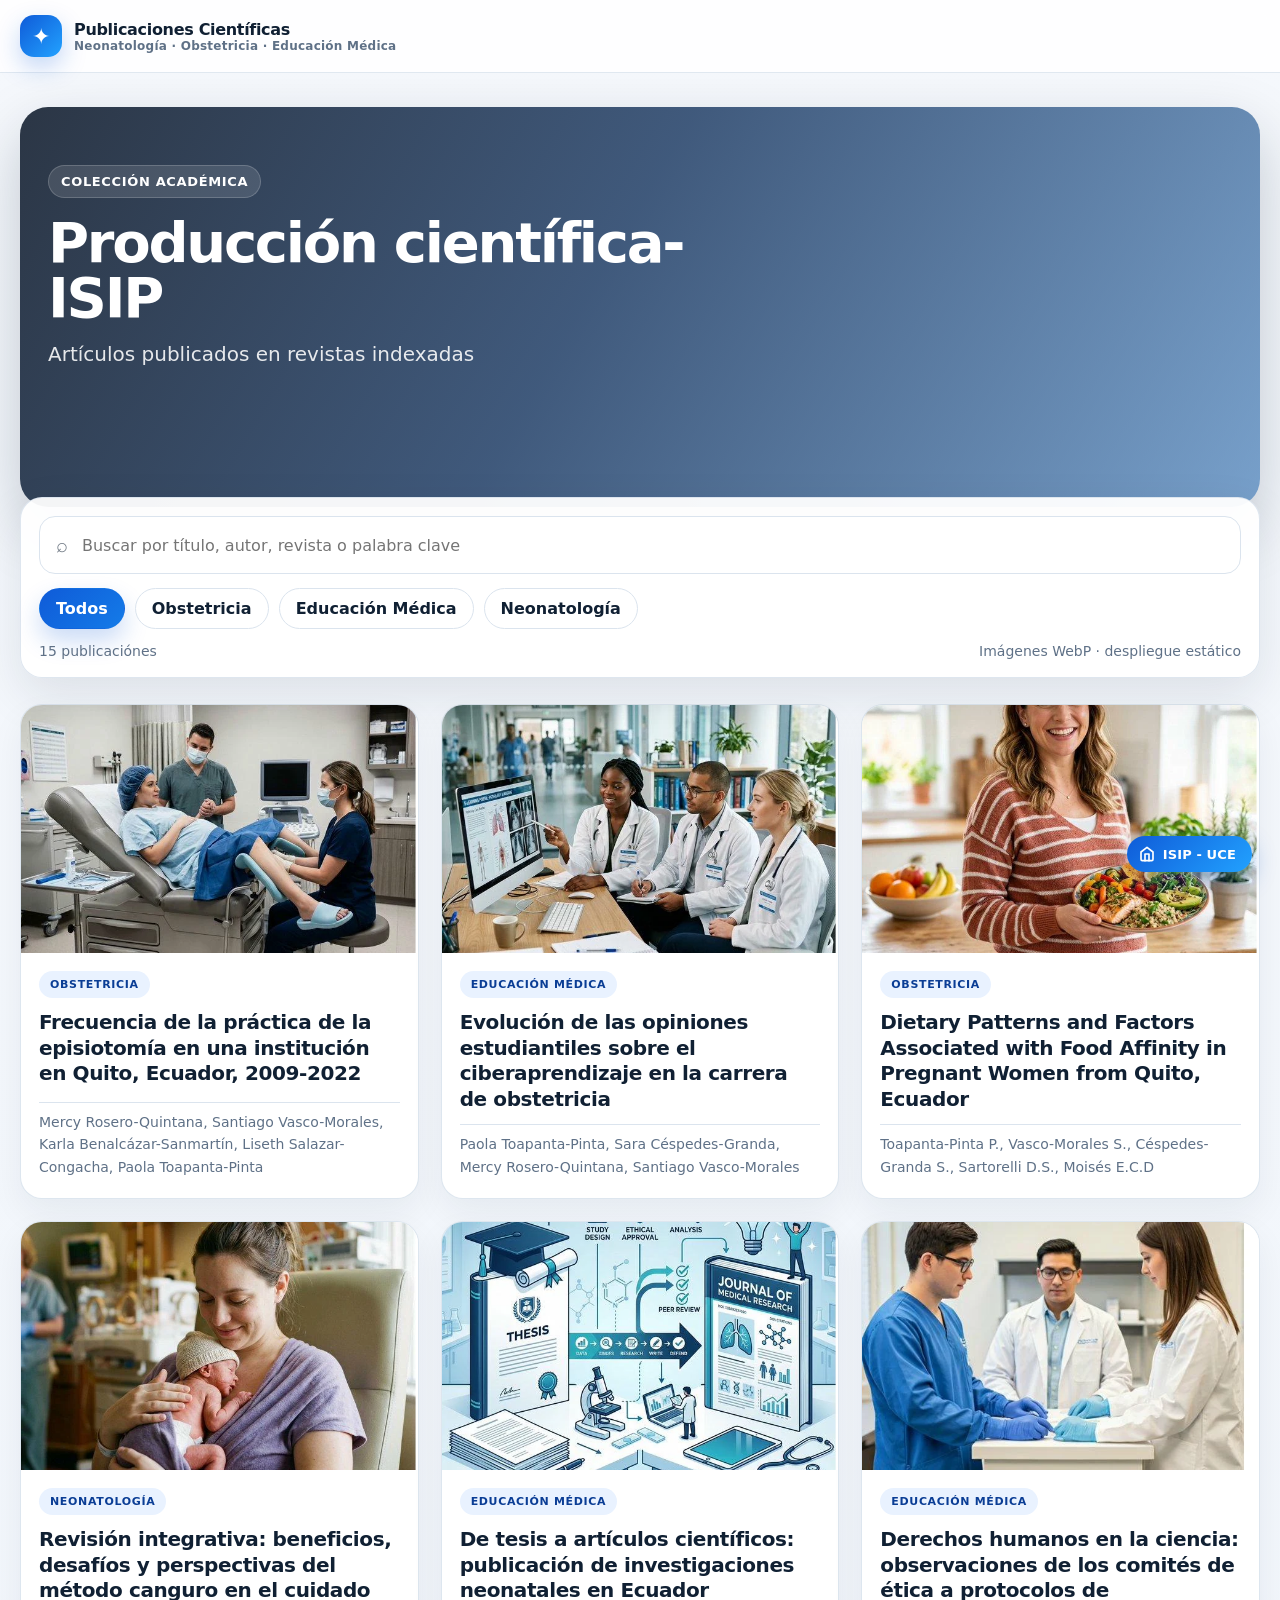
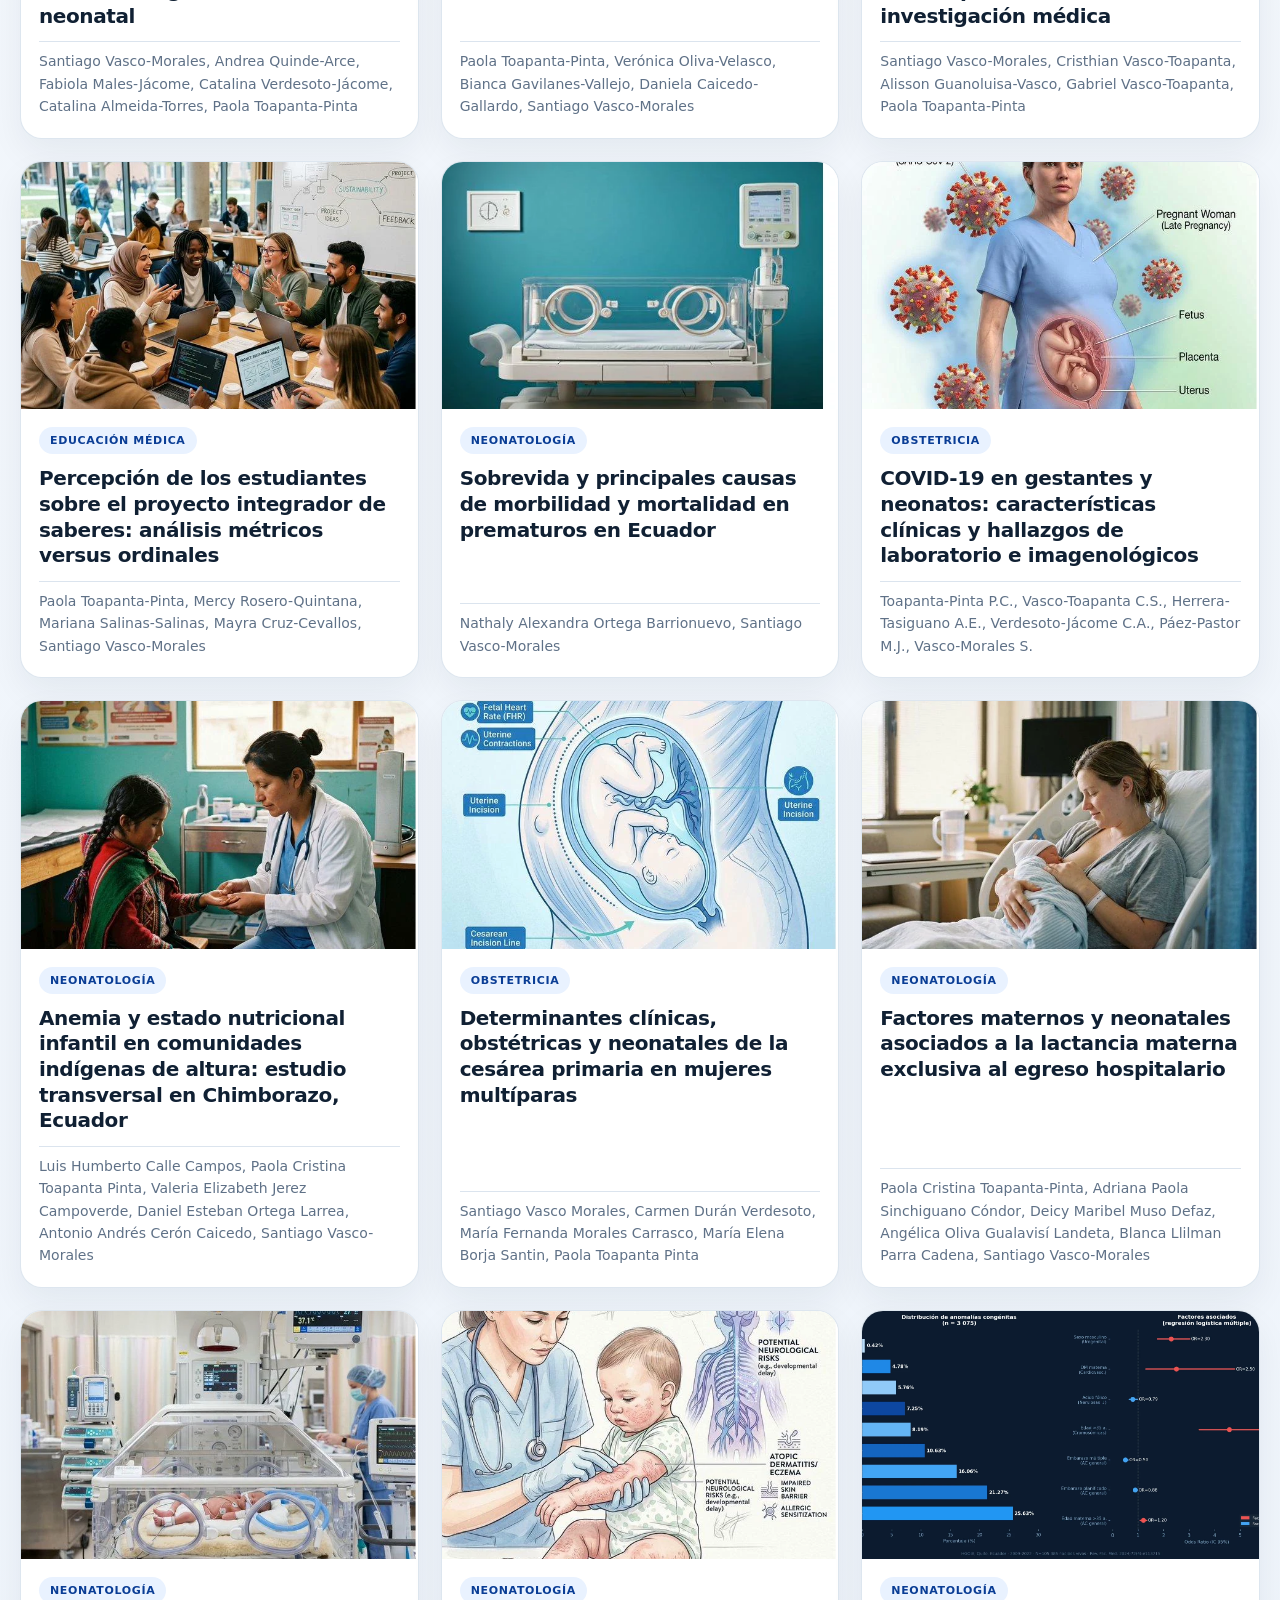
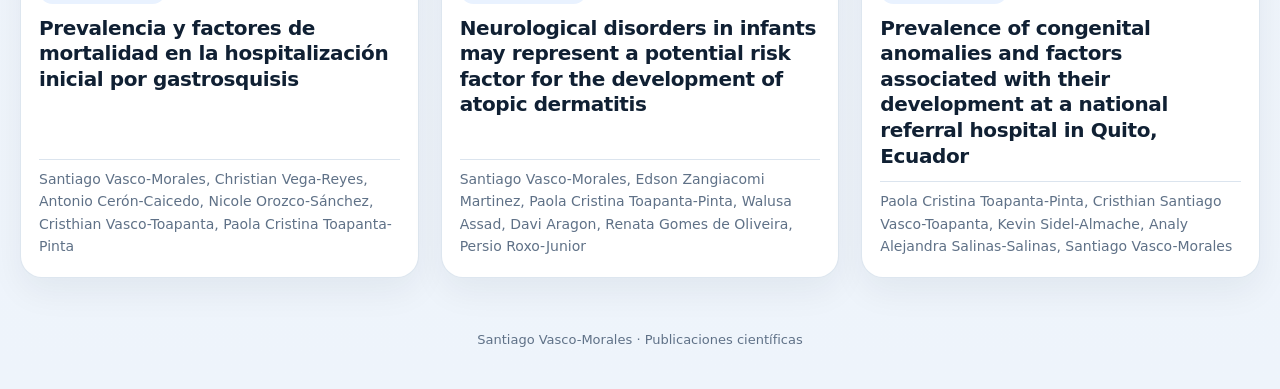
==== index_embedded.html @ 85990f14 "Version inicial del sitio publicaciones-isip" ====
<!DOCTYPE html>
<html lang="es">
<head>
  <meta charset="utf-8">
  <meta name="viewport" content="width=device-width,initial-scale=1">
  <title>Publicaciones Científicas | Santiago Vasco-Morales</title>
  <meta name="description" content="Colección de publicaciones científicas en Neonatología, Obstetricia y Educación Médica.">
  <style>
    :root {
      --bg: #f4f7fb;
      --surface: #ffffff;
      --surface-2: #f8fafc;
      --text: #102033;
      --muted: #5f7187;
      --line: #dbe4ee;
      --primary: #0f5bd8;
      --primary-2: #0a3d95;
      --chip: #e9f2ff;
      --shadow: 0 18px 48px rgba(16,32,51,.10);
      --radius: 18px;
      --max: 1240px;
    }
    * { box-sizing: border-box; }
    html { scroll-behavior: smooth; }
    body {
      margin: 0;
      font-family: Inter, ui-sans-serif, system-ui, -apple-system, BlinkMacSystemFont, "Segoe UI", sans-serif;
      color: var(--text);
      background: linear-gradient(180deg, #f5f8fc 0%, #eef4fb 100%);
    }
    img { max-width: 100%; display: block; }
    a { color: inherit; text-decoration: none; }
    button, input { font: inherit; }
    .container { width: min(calc(100% - 32px), var(--max)); margin: 0 auto; }
    .topbar {
      position: sticky; top: 0; z-index: 30;
      background: rgba(255,255,255,.86);
      backdrop-filter: blur(10px);
      border-bottom: 1px solid rgba(219,228,238,.85);
    }
    .topbar-inner {
      display: flex; align-items: center; justify-content: space-between; gap: 16px;
      min-height: 72px;
    }
    .brand {
      display: flex; align-items: center; gap: 12px; font-weight: 800; letter-spacing: -.02em;
    }
    .brand-mark {
      width: 42px; height: 42px; border-radius: 14px;
      background: linear-gradient(135deg, var(--primary), #22a2ff);
      box-shadow: 0 10px 24px rgba(15,91,216,.25);
      display: grid; place-items: center; color: white; font-size: 22px;
      flex: 0 0 auto;
    }
    .brand small { display: block; color: var(--muted); font-weight: 600; font-size: 12px; letter-spacing: .02em; }
    .hero { padding: 34px 0 24px; }
    .hero-card {
      position: relative; overflow: hidden; border-radius: 28px; min-height: 400px;
      color: white; box-shadow: 0 24px 60px rgba(11,27,46,.22);
      background: linear-gradient(120deg, rgba(10,22,39,.86) 0%, rgba(13,45,88,.78) 46%, rgba(17,88,162,.55) 100%);
      isolation: isolate;
    }
    .hero-content { width: min(100%, 780px); padding: 58px 28px; }
    .eyebrow {
      display: inline-flex; align-items: center; gap: 8px;
      padding: 8px 12px; border-radius: 999px;
      background: rgba(255,255,255,.12); border: 1px solid rgba(255,255,255,.18);
      font-size: 13px; font-weight: 700; letter-spacing: .05em; text-transform: uppercase;
    }
    h1 { margin: 18px 0 12px; font-size: clamp(34px, 5vw, 56px); line-height: .98; letter-spacing: -.04em; }
    .hero p { margin: 0; max-width: 720px; color: rgba(255,255,255,.88); font-size: clamp(16px, 2vw, 20px); line-height: 1.65; }
    .toolbar { margin: -34px auto 0; position: relative; z-index: 4; }
    .toolbar-card {
      background: rgba(255,255,255,.95); border: 1px solid rgba(219,228,238,.9);
      box-shadow: var(--shadow); border-radius: 22px; padding: 18px; display: grid; gap: 14px;
    }
    .search-wrap {
      display: flex; align-items: center; gap: 12px; min-height: 58px;
      border: 1px solid var(--line); background: var(--surface); border-radius: 16px; padding: 0 16px;
    }
    .search-wrap span { font-size: 20px; opacity: .6; }
    .search-wrap input { width: 100%; border: 0; outline: 0; background: transparent; color: var(--text); }
    .filters { display: flex; flex-wrap: wrap; gap: 10px; }
    .filter-btn {
      border: 1px solid var(--line); background: var(--surface); color: var(--text);
      border-radius: 999px; padding: 10px 16px; font-weight: 700; cursor: pointer; transition: .2s ease;
    }
    .filter-btn:hover { border-color: #b8c8da; transform: translateY(-1px); }
    .filter-btn.active {
      background: linear-gradient(135deg, var(--primary), #147be8); color: #fff;
      border-color: transparent; box-shadow: 0 12px 24px rgba(15,91,216,.22);
    }
    .stats { display: flex; justify-content: space-between; align-items: center; gap: 12px; color: var(--muted); font-size: 14px; }
    .grid-section { padding: 26px 0 54px; }
    .grid { display: grid; grid-template-columns: repeat(3, minmax(0,1fr)); gap: 22px; }
    .card {
      background: var(--surface); border: 1px solid rgba(219,228,238,.92); border-radius: 22px;
      overflow: hidden; box-shadow: 0 14px 34px rgba(16,32,51,.06);
      transition: transform .22s ease, box-shadow .22s ease, border-color .22s ease;
      cursor: pointer; display: flex; flex-direction: column; min-height: 100%;
    }
    .card:hover { transform: translateY(-4px); box-shadow: 0 24px 50px rgba(16,32,51,.12); border-color: #c8d7e7; }
    .thumb { position: relative; aspect-ratio: 16/10; overflow: hidden; background: #e7eef7; }
    .thumb img { width: 100%; height: 100%; object-fit: cover; transition: transform .45s ease; }
    .card:hover .thumb img { transform: scale(1.035); }
    .content { padding: 18px 18px 20px; display: flex; flex-direction: column; gap: 12px; flex: 1; }
    .badge {
      width: fit-content; display: inline-flex; align-items: center;
      padding: 7px 11px; border-radius: 999px; background: var(--chip); color: var(--primary-2);
      font-weight: 800; font-size: 11px; letter-spacing: .06em; text-transform: uppercase;
    }
    .title { margin: 0; font-size: 20px; line-height: 1.28; letter-spacing: -.02em; }
    .authors { color: var(--muted); font-size: 14px; line-height: 1.6; margin-top: auto; padding-top: 8px; border-top: 1px solid var(--line); }
    .empty { display: none; background: var(--surface); border: 1px dashed #bfd0e3; border-radius: 22px; padding: 28px; color: var(--muted); text-align: center; }
    .modal { position: fixed; inset: 0; z-index: 80; display: none; align-items: flex-start; justify-content: center; padding: 24px 16px; background: rgba(8,18,32,.72); backdrop-filter: blur(8px); overflow: auto; }
    .modal.open { display: flex; }
    .dialog { width: min(100%, 1080px); background: var(--surface); border-radius: 28px; overflow: hidden; box-shadow: 0 28px 70px rgba(0,0,0,.25); animation: pop .18s ease-out; }
    @keyframes pop { from { opacity: 0; transform: translateY(10px) scale(.985); } to { opacity: 1; transform: translateY(0) scale(1); } }
    .dialog-hero { position: relative; min-height: 330px; background: #d9e7f8; }
    .dialog-hero img { width: 100%; height: 100%; object-fit: cover; position: absolute; inset: 0; }
    .dialog-overlay { position: absolute; inset: 0; background: linear-gradient(180deg, rgba(7,20,35,.18) 0%, rgba(7,20,35,.62) 65%, rgba(7,20,35,.82) 100%); }
    .dialog-top { position: absolute; left: 26px; right: 26px; bottom: 24px; color: white; display: grid; gap: 12px; }
    .dialog-title { margin: 0; font-size: clamp(28px, 4vw, 40px); line-height: 1.08; letter-spacing: -.03em; max-width: 900px; text-wrap: balance; }
    .dialog-close { position: absolute; top: 18px; right: 18px; border: 0; border-radius: 999px; width: 46px; height: 46px; background: rgba(10,20,35,.46); color: white; cursor: pointer; font-size: 24px; }
    .dialog-body { padding: 24px 26px 28px; display: grid; grid-template-columns: 1.1fr .9fr; gap: 22px; }
    .panel { background: var(--surface-2); border: 1px solid var(--line); border-radius: 20px; padding: 18px; }
    .panel h3 { margin: 0 0 12px; font-size: 17px; letter-spacing: -.02em; }
    .panel p { margin: 0; color: #314357; line-height: 1.75; font-size: 15px; text-align: justify; }
    .meta { display: grid; gap: 12px; }
    .meta-item { background: var(--surface-2); border: 1px solid var(--line); border-radius: 18px; padding: 15px 16px; }
    .meta-label { display: block; margin-bottom: 6px; font-size: 12px; color: var(--muted); text-transform: uppercase; letter-spacing: .07em; font-weight: 800; }
    .meta-value { font-size: 15px; line-height: 1.6; word-break: break-word; }
    .doi-link { color: var(--primary); font-weight: 700; }
    .footer { padding: 0 0 42px; color: var(--muted); font-size: 13px; text-align: center; }
    @media (max-width: 1080px) { .grid { grid-template-columns: repeat(2, minmax(0,1fr)); } .dialog-body { grid-template-columns: 1fr; } }
    @media (max-width: 720px) {
      .topbar-inner { min-height: 64px; } .brand-mark { width: 38px; height: 38px; border-radius: 12px; }
      .hero-card { min-height: 360px; } .hero-content { padding: 40px 20px 84px; }
      .toolbar { margin-top: -58px; } .grid { grid-template-columns: 1fr; }
      .dialog-top { left: 18px; right: 18px; bottom: 18px; } .dialog-body { padding: 18px; }
      .panel, .meta-item { padding: 15px; } .dialog-hero { min-height: 260px; }
    }
  </style>
</head>
<body>
  <header class="topbar">
    <div class="container topbar-inner">
      <div class="brand">
        <div class="brand-mark">✦</div>
        <div>
          <div>Publicaciones Científicas</div>
          <small>Neonatología · Obstetricia · Educación Médica</small>
        </div>
      </div>
    </div>
  </header>

  <section class="hero">
    <div class="container">
      <div class="hero-card">
        <div class="hero-content">
          <div class="eyebrow">Colección académica</div>
          <h1>Producción científica-ISIP</h1>
          <p>Artículos publicados en revistas indexadas</p>
        </div>
      </div>
    </div>
  </section>

  <section class="toolbar">
    <div class="container">
      <div class="toolbar-card">
        <label class="search-wrap">
          <span>⌕</span>
          <input id="searchInput" type="search" placeholder="Buscar por título, autor, revista o palabra clave">
        </label>
        <div class="filters" id="filters"></div>
        <div class="stats">
          <div id="resultText">15 publicaciones</div>
          <div>Imágenes WebP · despliegue estático</div>
        </div>
      </div>
    </div>
  </section>

  <main class="grid-section">
    <div class="container">
      <div id="grid" class="grid"></div>
      <div id="empty" class="empty">No hay resultados.</div>
    </div>
  </main>

  <div id="modal" class="modal">
    <div class="dialog" role="dialog" aria-modal="true" aria-labelledby="dialogTitle">
      <div class="dialog-hero">
        <img id="modalImg" src="" alt="" loading="eager">
        <div class="dialog-overlay"></div>
        <button class="dialog-close" id="closeModal">×</button>
        <div class="dialog-top">
          <span id="modalCategory" class="badge"></span>
          <h2 id="dialogTitle" class="dialog-title"></h2>
        </div>
      </div>
      <div class="dialog-body">
        <div style="display:grid;gap:18px;">
          <section class="panel"><h3>Enfoque</h3><p id="modalEnfoque"></p></section>
          <section class="panel"><h3>Importancia</h3><p id="modalImportancia"></p></section>
        </div>
        <aside class="meta">
          <div class="meta-item"><span class="meta-label">Autores</span><div class="meta-value" id="modalAuthors"></div></div>
          <div class="meta-item"><span class="meta-label">Revista</span><div class="meta-value" id="modalJournal"></div></div>
          <div class="meta-item"><span class="meta-label">DOI / Enlace</span><div class="meta-value"><a id="modalDoi" class="doi-link" href="#" target="_blank" rel="noopener noreferrer"></a></div></div>
        </aside>
      </div>
    </div>
  </div>

  <footer class="footer"><div class="container">Santiago Vasco-Morales · Publicaciones científicas</div></footer>

  <script>
    const articles = [
      {id:"pdc-episiotomia",title:"Frecuencia de la práctica de la episiotomía en una institución en Quito, Ecuador, 2009-2022",authors:"Mercy Rosero-Quintana, Santiago Vasco-Morales, Karla Benalcázar-Sanmartín, Liseth Salazar-Congacha, Paola Toapanta-Pinta",journal:"Revista Colombiana de Obstetricia y Ginecología",doi:"https://doi.org/10.18597/rcog.4216",enfoque:"Un estudio realizado en el Hospital Gineco-Obstétrico Isidro Ayora (HGOIA) de Quito, Ecuador, reveló que entre 2009 y 2022 se practicaron episiotomías en el 36.69% de los partos vaginales, una cifra que supera la recomendación de la OMS (menos del 10%). Los principales resultados mostraron que este procedimiento es más frecuente en mujeres menores de 20 años, en partos sin acompañante, con cesárea previa, con bebés nacidos a término o grandes para su edad gestacional. Las conclusiones del estudio destacan una tendencia a reducir este procedimiento desde 2019.",importancia:"El tema de la episiotomía es importante porque es un procedimiento obstétrico que ha sido común durante décadas, inicialmente considerado para proteger al neonato, pero que hoy genera controversia por sus potenciales complicaciones.",category:"Obstetricia",img:"[data-uri]"},
      {id:"pdc-ciberaprendizaje",title:"Evolución de las opiniones estudiantiles sobre el ciberaprendizaje en la carrera de obstetricia",authors:"Paola Toapanta-Pinta, Sara Céspedes-Granda, Mercy Rosero-Quintana, Santiago Vasco-Morales",journal:"Educación Médica",doi:"https://doi.org/10.1016/j.edumed.2023.100840",enfoque:"Este estudio analizó la evolución de las percepciones estudiantiles sobre el ciberaprendizaje en la carrera de obstetricia a lo largo del tiempo.",importancia:"El ciberaprendizaje es fundamental en la educación médica moderna, especialmente tras la pandemia de COVID-19.",category:"Educación Médica",img:"[data-uri]"},
      {id:"pdc-dietary-patterns",title:"Dietary Patterns and Factors Associated with Food Affinity in Pregnant Women from Quito, Ecuador",authors:"Toapanta-Pinta P., Vasco-Morales S., Céspedes-Granda S., Sartorelli D.S., Moisés E.C.D",journal:"Nutrients",doi:"https://doi.org/10.3390/nu16040475",enfoque:"El estudio analizó los patrones dietéticos de 535 mujeres embarazadas en Quito, identificando tres patrones principales. El 50.8% presentaba sobrepeso u obesidad.",importancia:"La nutrición durante el embarazo impacta el desarrollo fetal, previene complicaciones maternas y reduce el riesgo de enfermedades crónicas en el hijo.",category:"Obstetricia",img:"[data-uri]"},
      {id:"pdc-metodo-canguro",title:"Revisión integrativa: beneficios, desafíos y perspectivas del método canguro en el cuidado neonatal",authors:"Santiago Vasco-Morales, Andrea Quinde-Arce, Fabiola Males-Jácome, Catalina Verdesoto-Jácome, Catalina Almeida-Torres, Paola Toapanta-Pinta",journal:"Revista de Gestão Social e Ambiental",doi:"https://rgsa.openaccesspublications.org/rgsa/article/view/7165",enfoque:"Esta revisión integrativa analiza la evidencia científica sobre el método canguro (contacto piel a piel) en el cuidado neonatal.",importancia:"El método canguro reduce la mortalidad infantil en un 36%, mejora la termorregulación y favorece la lactancia.",category:"Neonatología",img:"[data-uri]"},
      {id:"pdc-tesis-a-articulos",title:"De tesis a artículos científicos: publicación de investigaciones neonatales en Ecuador",authors:"Paola Toapanta-Pinta, Verónica Oliva-Velasco, Bianca Gavilanes-Vallejo, Daniela Caicedo-Gallardo, Santiago Vasco-Morales",journal:"Revista de Gestão Social e Ambiental",doi:"https://rgsa.openaccesspublications.org/rgsa/article/view/9224",enfoque:"Estudio bibliométrico que analiza la conversión de tesis en neonatología en artículos científicos publicados en Ecuador durante 2018-2023. Se revisaron 342 tesis.",importancia:"La baja tasa de publicación representa una pérdida de conocimiento científico generado en universidades ecuatorianas.",category:"Educación Médica",img:"[data-uri]"},
      {id:"pdc-derechos-humanos-ciencia",title:"Derechos humanos en la ciencia: observaciones de los comités de ética a protocolos de investigación médica",authors:"Santiago Vasco-Morales, Cristhian Vasco-Toapanta, Alisson Guanoluisa-Vasco, Gabriel Vasco-Toapanta, Paola Toapanta-Pinta",journal:"Revista de Gestão Social e Ambiental",doi:"https://rgsa.openaccesspublications.org/rgsa/article/view/8300",enfoque:"Este estudio analiza las observaciones más frecuentes realizadas por comités de ética (CEI) a protocolos de investigación médica en Ecuador durante 2019-2023. Se revisaron 1,456 evaluaciones.",importancia:"La protección de los derechos humanos en la investigación médica garantiza la integridad científica y la confianza pública.",category:"Educación Médica",img:"[data-uri]"},
      {id:"pdc-pis-proyecto",title:"Percepción de los estudiantes sobre el proyecto integrador de saberes: análisis métricos versus ordinales",authors:"Paola Toapanta-Pinta, Mercy Rosero-Quintana, Mariana Salinas-Salinas, Mayra Cruz-Cevallos, Santiago Vasco-Morales",journal:"Educación Médica",doi:"https://www.sciencedirect.com/science/article/pii/S1575181319301974",enfoque:"Estudio comparativo que analiza percepciones estudiantiles sobre el Proyecto Integrador de Saberes (PIS) utilizando análisis métrico vs. análisis ordinal.",importancia:"El PIS es una innovación curricular clave en la educación médica ecuatoriana para promover el aprendizaje interdisciplinario.",category:"Educación Médica",img:"[data-uri]"},
      {id:"pdc-prematuros-ecuador",title:"Sobrevida y principales causas de morbilidad y mortalidad en prematuros en Ecuador",authors:"Nathaly Alexandra Ortega Barrionuevo, Santiago Vasco-Morales",journal:"The Ecuador Journal of Medicine. Pediatría",doi:"https://doi.org/10.46721/tejom-vol2issEsp-2022-1-13",enfoque:"Revisión sistemática que analiza la sobrevida y principales causas de morbilidad y mortalidad en 2,156 prematuros nacidos en hospitales de referencia de Ecuador entre 2020-2023.",importancia:"La prematuridad es la principal causa de mortalidad neonatal en Ecuador.",category:"Neonatología",img:"[data-uri]"},
      {id:"pdc-covid-gestantes-neonatos",title:"COVID-19 en gestantes y neonatos: características clínicas y hallazgos de laboratorio e imagenológicos",authors:"Toapanta-Pinta P.C., Vasco-Toapanta C.S., Herrera-Tasiguano A.E., Verdesoto-Jácome C.A., Páez-Pastor M.J., Vasco-Morales S.",journal:"Revista de la Facultad de Medicina (Colombia)",doi:"http://www.scielo.org.co/scielo.php?script=sci_arttext&pid=S0120-00112023000100009",enfoque:"Umbrella review que sintetiza la evidencia disponible sobre COVID-19 en gestantes y neonatos.",importancia:"Proporcionó la síntesis más completa de evidencia para guiar decisiones clínicas durante la pandemia.",category:"Obstetricia",img:"[data-uri]"},
      {id:"pdc-anemia-indigena",title:"Anemia y estado nutricional infantil en comunidades indígenas de altura: estudio transversal en Chimborazo, Ecuador",authors:"Luis Humberto Calle Campos, Paola Cristina Toapanta Pinta, Valeria Elizabeth Jerez Campoverde, Daniel Esteban Ortega Larrea, Antonio Andrés Cerón Caicedo, Santiago Vasco-Morales",journal:"Revista Cubana de Pediatría",doi:"https://revpediatria.sld.cu/index.php/ped/article/view/8008",enfoque:"El estudio evalúa la asociación entre la maternidad adolescente, prácticas alimentarias y factores contextuales con anemia y desnutrición en lactantes indígenas andinos.",importancia:"La maternidad adolescente se asocia con mayor riesgo de desnutrición y anemia infantil en contextos vulnerables.",category:"Neonatología",img:"[data-uri]"},
      {id:"pdc-cesarea-multipara",title:"Determinantes clínicas, obstétricas y neonatales de la cesárea primaria en mujeres multíparas",authors:"Santiago Vasco Morales, Carmen Durán Verdesoto, María Fernanda Morales Carrasco, María Elena Borja Santin, Paola Toapanta Pinta",journal:"Ginecología y Obstetricia de México",doi:"https://ginecologiayobstetricia.org.mx/articulo/determinantes-clinicas-obstetricas-y-neonatales-de-la-cesarea-primaria-en-mujeres-multiparas",enfoque:"Analiza factores de riesgo clínicos, obstétricos y neonatales para cesárea primaria en mujeres multíparas.",importancia:"Definir determinantes permite desarrollar intervenciones para reducir cesáreas innecesarias.",category:"Obstetricia",img:"[data-uri]"},
      {id:"pdc-lactancia-exclusiva",title:"Factores maternos y neonatales asociados a la lactancia materna exclusiva al egreso hospitalario",authors:"Paola Cristina Toapanta-Pinta, Adriana Paola Sinchiguano Cóndor, Deicy Maribel Muso Defaz, Angélica Oliva Gualavisí Landeta, Blanca Llilman Parra Cadena, Santiago Vasco-Morales",journal:"Revista Brasileira de Enfermagem",doi:"https://pmc.ncbi.nlm.nih.gov/articles/PMC12707856/",enfoque:"Investigación en más de 22,000 registros hospitalarios con modelos de regresión logística. Tasa de lactancia exclusiva del 91.55%, con determinantes negativos como cesárea y bajo peso al nacer.",importancia:"Permite promover estrategias de lactancia priorizando a madres de cesáreas.",category:"Neonatología",img:"[data-uri]"},
      {id:"pdc-gastrosquisis",title:"Prevalencia y factores de mortalidad en la hospitalización inicial por gastrosquisis",authors:"Santiago Vasco-Morales, Christian Vega-Reyes, Antonio Cerón-Caicedo, Nicole Orozco-Sánchez, Cristhian Vasco-Toapanta, Paola Cristina Toapanta-Pinta",journal:"Andes Pediatrica",doi:"https://doi.org/10.32641/andespediatr.v96i4.5517",enfoque:"Estudio sobre 175 neonatos con gastrosquisis, identificando que complicaciones múltiples, Apgar bajo y bajo peso se asocian con mayor riesgo de desenlace fatal.",importancia:"Subraya la urgencia de enfoques multidisciplinarios para anomalías congénitas de pared abdominal.",category:"Neonatología",img:"[data-uri]"},
      {id:"pdc-dermatitis-neurologica",title:"Neurological disorders in infants may represent a potential risk factor for the development of atopic dermatitis",authors:"Santiago Vasco-Morales, Edson Zangiacomi Martinez, Paola Cristina Toapanta-Pinta, Walusa Assad, Davi Aragon, Renata Gomes de Oliveira, Persio Roxo-Junior",journal:"Revista de Medicina de Ribeirão Preto",doi:"https://revistas.usp.br/rmrp/es/article/view/230186",enfoque:"Explora cómo desórdenes neurológicos sistémicos pueden ser factores predisponentes para el desarrollo de dermatitis atópica e incremento de IgE.",importancia:"Ofrece perspectivas integradoras entre neurología pediátrica e inmunología-dermatología.",category:"Neonatología",img:"[data-uri]"},{id:"pdc-anomalias-congenitas",title:"Prevalence of congenital anomalies and factors associated with their development at a national referral hospital in Quito, Ecuador",authors:"Paola Cristina Toapanta-Pinta, Cristhian Santiago Vasco-Toapanta, Kevin Sidel-Almache, Analy Alejandra Salinas-Salinas, Santiago Vasco-Morales",journal:"Revista de la Facultad de Medicina (Colombia)",doi:"https://doi.org/10.15446/revfacmed.v72n4.113715",enfoque:"Estudio transversal con datos del HGOIA (Quito, 2009-2022): 105 385 nacidos vivos para estimar prevalencia y 26 236 neonatos hospitalizados para explorar factores asociados. La prevalencia de AC fue 2.92% (n=3 075). Las anomalías del sistema nervioso (25.6%), cardiovascular-respiratorio (21.1%) y musculoesquelético (16.1%) fueron las más frecuentes. Se usaron modelos de regresión logística binaria simple y múltiple.",importancia:"La edad materna >35 años se asoció positivamente con AC (OR: 1.20, IC95%: 1.07-1.33), mientras que el embarazo planificado (OR: 0.88) y el embarazo múltiple (OR: 0.50) mostraron asociaciones negativas. La suplementación con ácido fólico redujo el riesgo de anomalías del sistema nervioso. La DM materna incrementó el riesgo de AC cardiovasculares (OR: 2.50).",category:"Neonatología",img:"[data-uri]"}
    ];

    const state = { filter:'Todos', query:'' };
    const categories = ['Todos',...new Set(articles.map(a=>a.category))];
    const grid=document.getElementById('grid'), empty=document.getElementById('empty'),
          filters=document.getElementById('filters'), resultText=document.getElementById('resultText'),
          searchInput=document.getElementById('searchInput');

    function createFilters(){
      filters.innerHTML=categories.map(cat=>`<button class="filter-btn ${cat===state.filter?'active':''}" data-filter="${cat}">${cat}</button>`).join('');
      filters.querySelectorAll('button').forEach(btn=>btn.addEventListener('click',()=>{state.filter=btn.dataset.filter;createFilters();render();}));
    }
    function normalize(t){return t.toLowerCase().normalize('NFD').replace(/[\u0300-\u036f]/g,'');}
    function filteredArticles(){
      const q=normalize(state.query.trim());
      return articles.filter(a=>{
        if(state.filter!=='Todos'&&a.category!==state.filter)return false;
        if(!q)return true;
        return normalize([a.title,a.authors,a.journal,a.enfoque,a.importancia,a.category].join(' ')).includes(q);
      });
    }
    function render(){
      const items=filteredArticles();
      grid.innerHTML=items.map(a=>`<article class="card" data-id="${a.id}" tabindex="0"><div class="thumb"><img src="${a.img}" alt="${a.title}" loading="lazy"></div><div class="content"><span class="badge">${a.category}</span><h3 class="title">${a.title}</h3><div class="authors">${a.authors}</div></div></article>`).join('');
      empty.style.display=items.length?'none':'block';
      resultText.textContent=`${items.length} publicación${items.length===1?'':'es'}`;
      grid.querySelectorAll('.card').forEach(card=>{
        const open=()=>openModal(card.dataset.id);
        card.addEventListener('click',open);
        card.addEventListener('keydown',e=>{if(e.key==='Enter'||e.key===' '){e.preventDefault();open();}});
      });
    }

    const modal=document.getElementById('modal'), closeBtn=document.getElementById('closeModal');
    function openModal(id){
      const a=articles.find(x=>x.id===id); if(!a)return;
      document.getElementById('modalImg').src=a.img;
      document.getElementById('modalCategory').textContent=a.category;
      document.getElementById('dialogTitle').textContent=a.title;
      document.getElementById('modalEnfoque').textContent=a.enfoque;
      document.getElementById('modalImportancia').textContent=a.importancia;
      document.getElementById('modalAuthors').textContent=a.authors;
      document.getElementById('modalJournal').textContent=a.journal;
      const doi=document.getElementById('modalDoi'); doi.href=a.doi; doi.textContent=a.doi;
      modal.classList.add('open'); document.body.style.overflow='hidden';
    }
    function closeModal(){modal.classList.remove('open'); document.body.style.overflow='';}
    closeBtn.addEventListener('click',closeModal);
    modal.addEventListener('click',e=>{if(e.target===modal)closeModal();});
    document.addEventListener('keydown',e=>{if(e.key==='Escape'&&modal.classList.contains('open'))closeModal();});
    searchInput.addEventListener('input',e=>{state.query=e.target.value;render();});
    createFilters(); render();
  </script>

  <a href="https://www.uce.edu.ec/web/gisip/home" target="_blank" rel="noopener noreferrer"
     title="Ir a ISIP - UCE"
     style="
       position:fixed; bottom:28px; right:28px; z-index:999;
       display:flex; align-items:center; gap:8px;
       padding:10px 16px 10px 12px;
       background:linear-gradient(135deg,#0f5bd8,#22a2ff);
       color:#fff; font-family:inherit; font-size:13px; font-weight:700;
       border-radius:999px; text-decoration:none;
       box-shadow:0 8px 24px rgba(15,91,216,.35);
       transition:transform .2s, box-shadow .2s;
       letter-spacing:.01em;
     "
     onmouseover="this.style.transform='translateY(-2px)';this.style.boxShadow='0 14px 32px rgba(15,91,216,.45)'"
     onmouseout="this.style.transform='';this.style.boxShadow='0 8px 24px rgba(15,91,216,.35)'"
  >
    <svg width="16" height="16" viewBox="0 0 24 24" fill="none" stroke="currentColor" stroke-width="2.5" stroke-linecap="round" stroke-linejoin="round"><path d="M3 9l9-7 9 7v11a2 2 0 0 1-2 2H5a2 2 0 0 1-2-2z"/><polyline points="9 22 9 12 15 12 15 22"/></svg>
    ISIP - UCE
  </a>
</body>
</html>
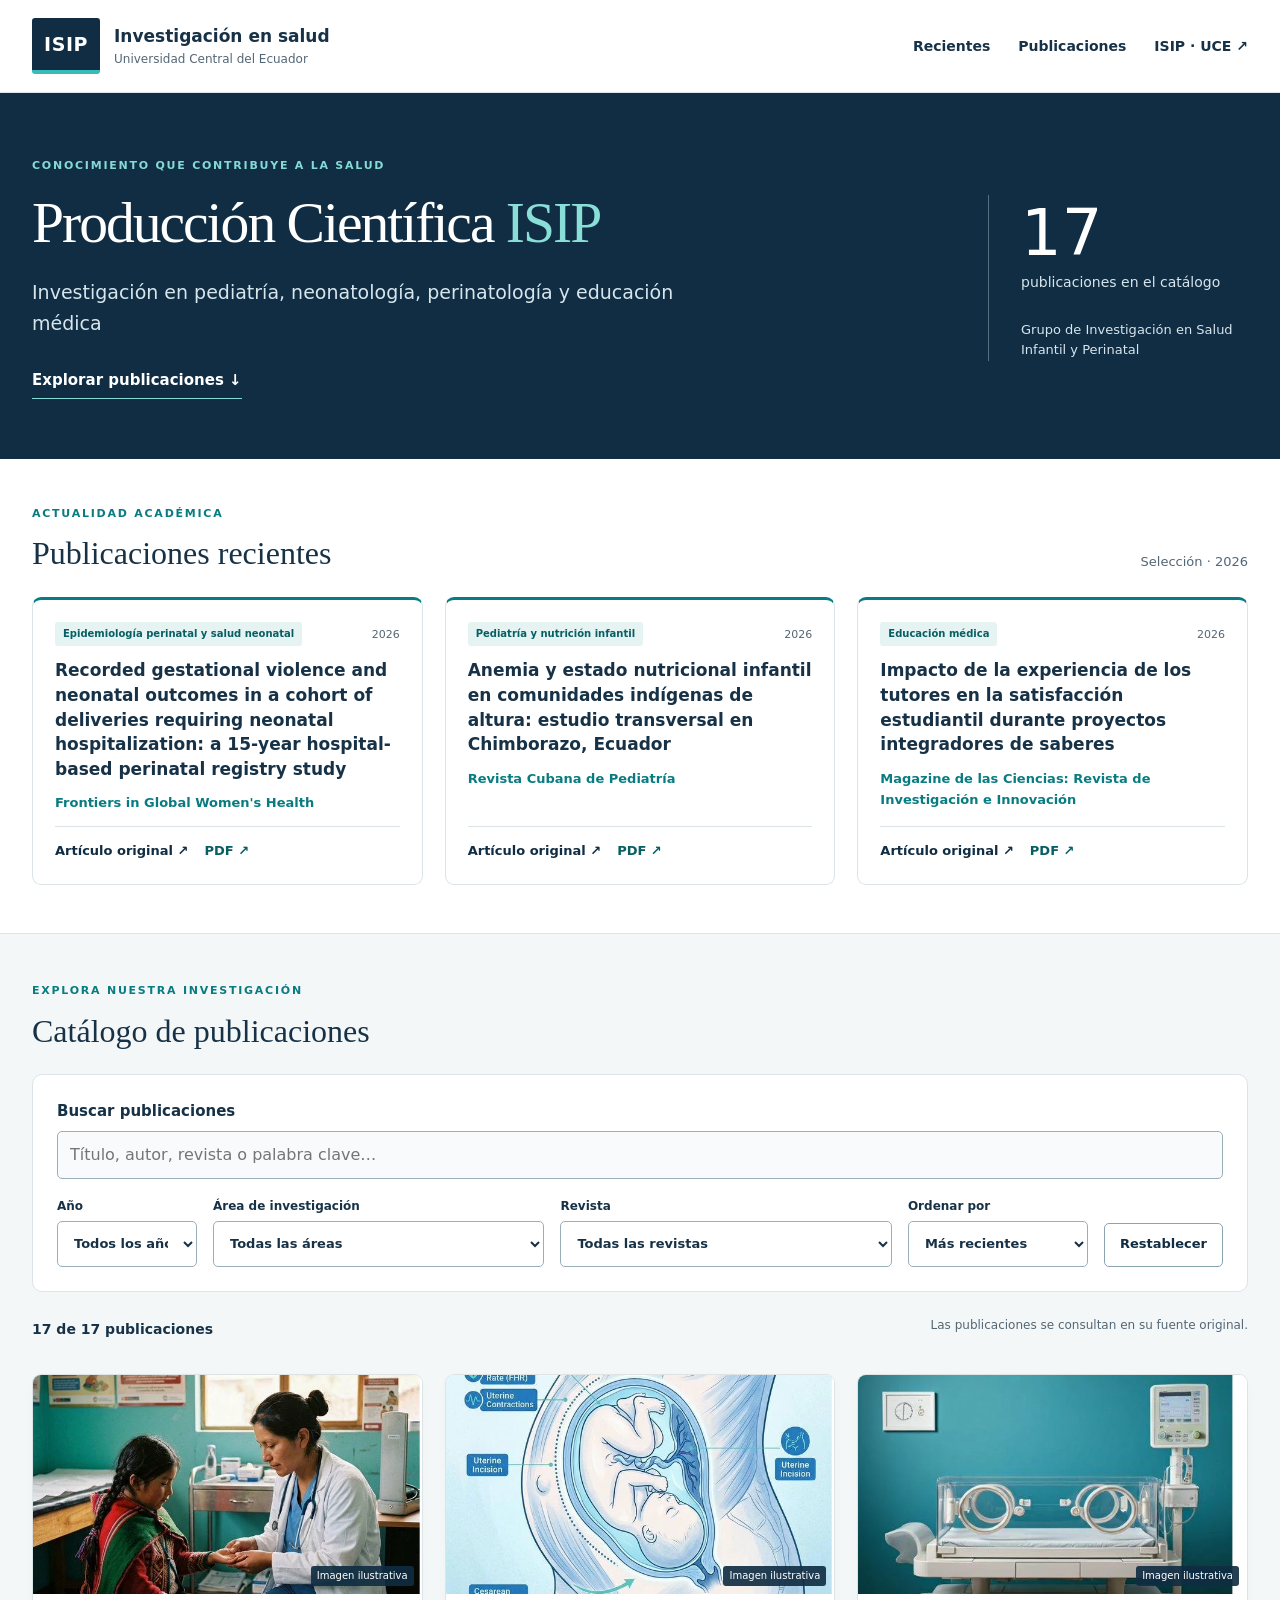
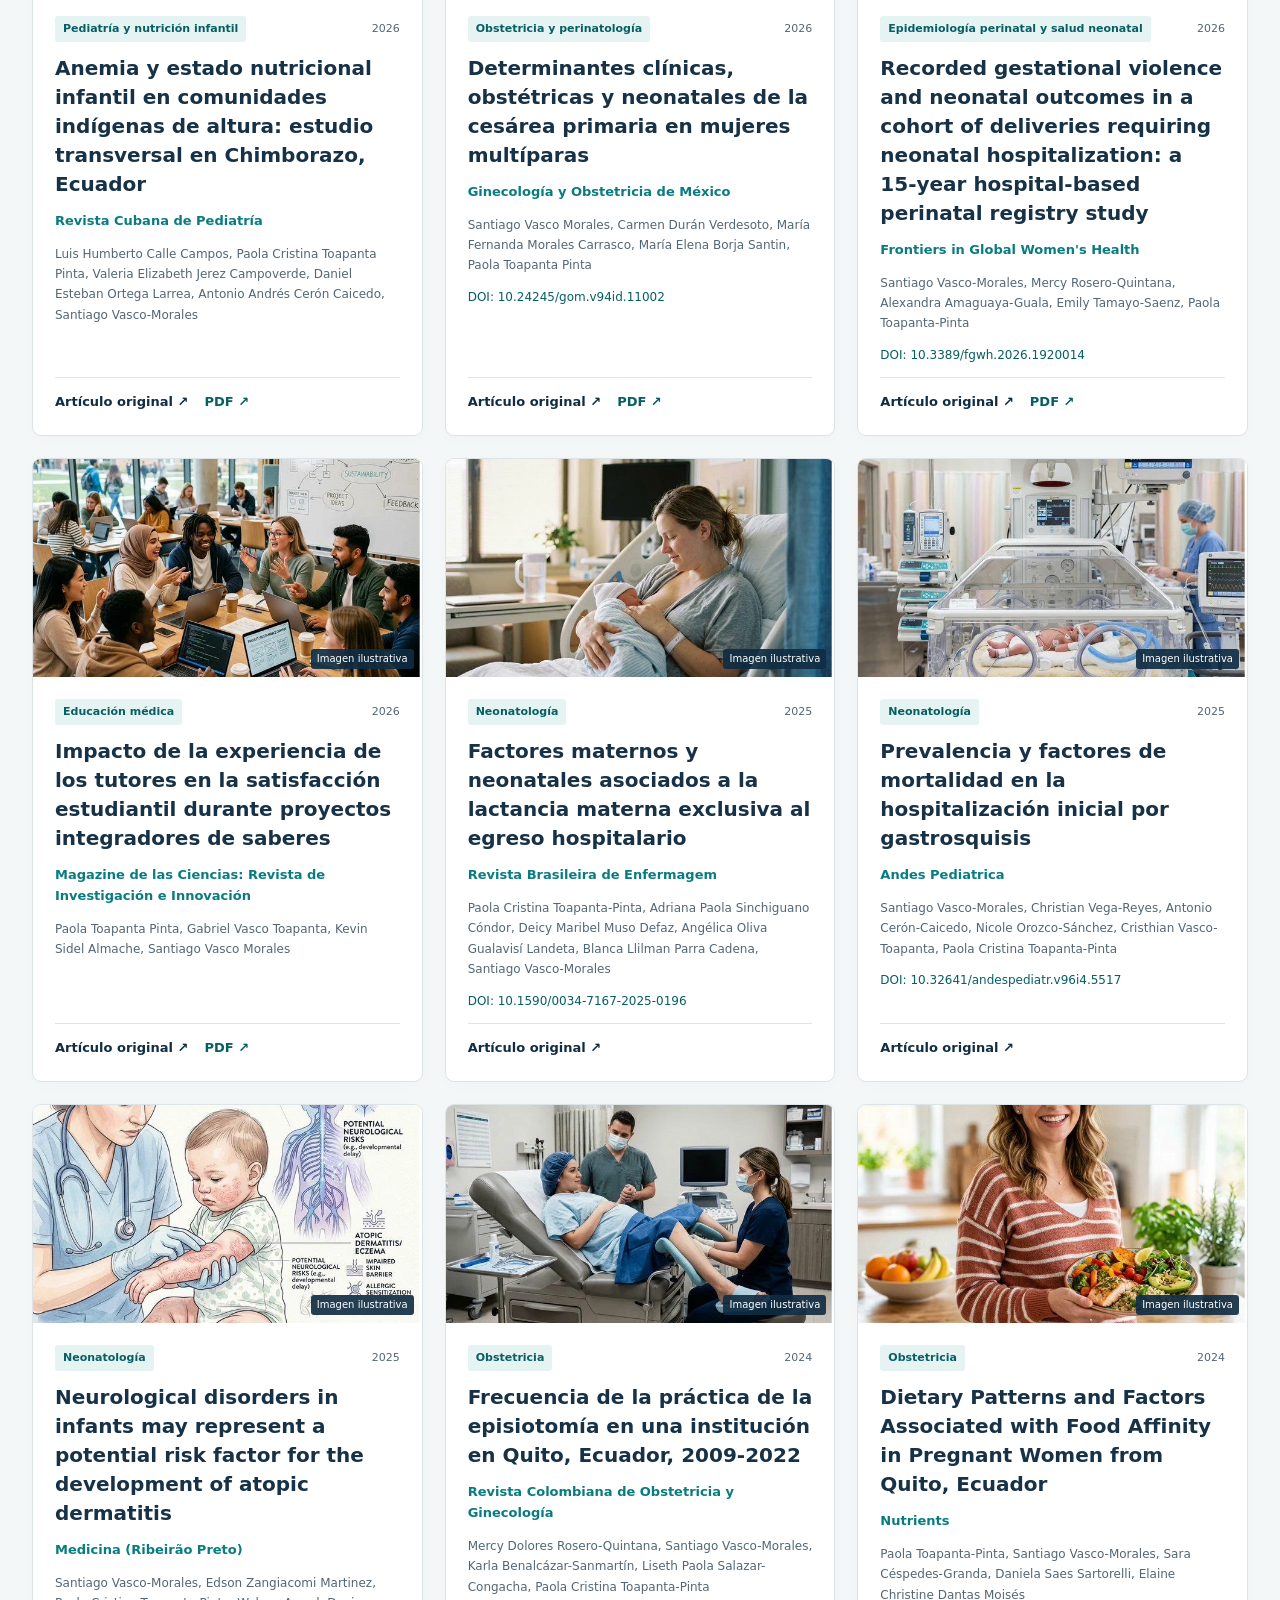
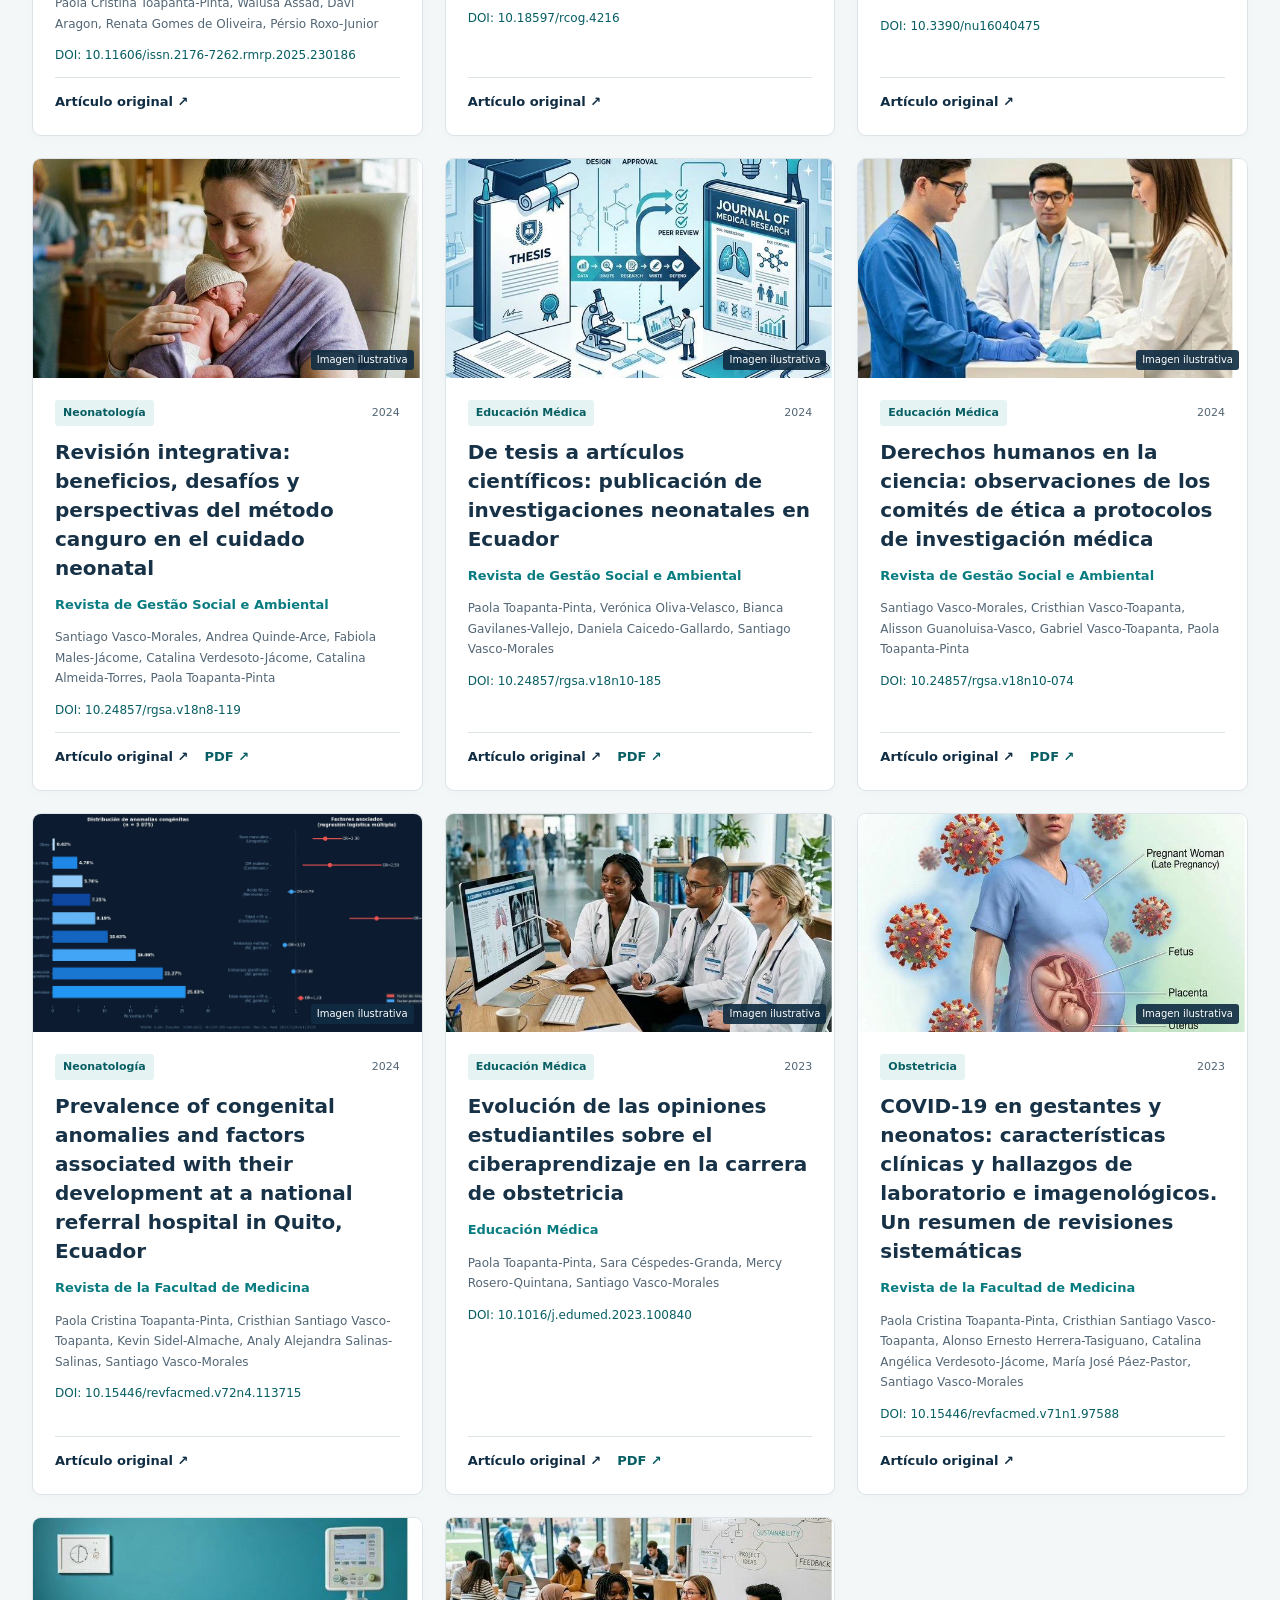
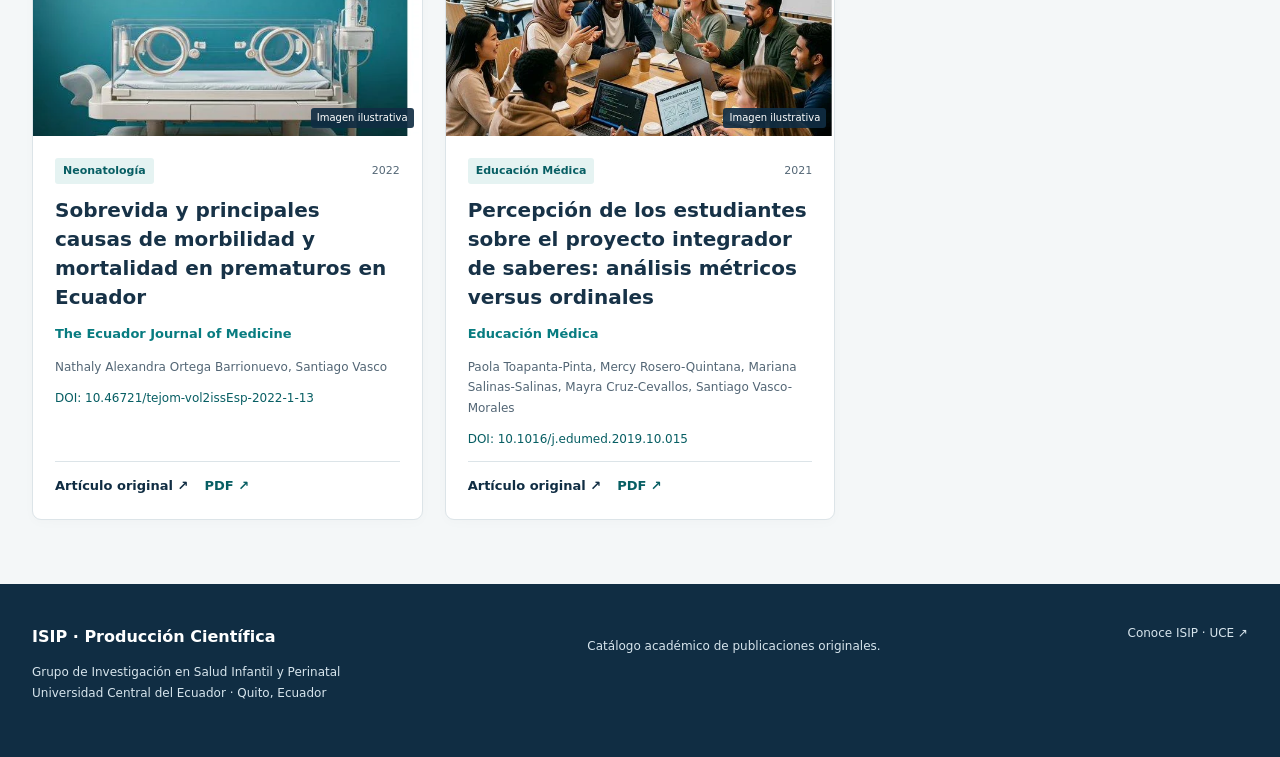
==== commit 27950bc9: "Actualizar portal ISIP y validar catalogo bibliografico" ====
--- a/index_embedded.html
+++ b/index_embedded.html
@@ -1,310 +1,29 @@
 <!DOCTYPE html>
 <html lang="es">
 <head>
-  <meta charset="utf-8">
-  <meta name="viewport" content="width=device-width,initial-scale=1">
-  <title>Publicaciones Científicas | Santiago Vasco-Morales</title>
-  <meta name="description" content="Colección de publicaciones científicas en Neonatología, Obstetricia y Educación Médica.">
-  <style>
-    :root {
-      --bg: #f4f7fb;
-      --surface: #ffffff;
-      --surface-2: #f8fafc;
-      --text: #102033;
-      --muted: #5f7187;
-      --line: #dbe4ee;
-      --primary: #0f5bd8;
-      --primary-2: #0a3d95;
-      --chip: #e9f2ff;
-      --shadow: 0 18px 48px rgba(16,32,51,.10);
-      --radius: 18px;
-      --max: 1240px;
-    }
-    * { box-sizing: border-box; }
-    html { scroll-behavior: smooth; }
-    body {
-      margin: 0;
-      font-family: Inter, ui-sans-serif, system-ui, -apple-system, BlinkMacSystemFont, "Segoe UI", sans-serif;
-      color: var(--text);
-      background: linear-gradient(180deg, #f5f8fc 0%, #eef4fb 100%);
-    }
-    img { max-width: 100%; display: block; }
-    a { color: inherit; text-decoration: none; }
-    button, input { font: inherit; }
-    .container { width: min(calc(100% - 32px), var(--max)); margin: 0 auto; }
-    .topbar {
-      position: sticky; top: 0; z-index: 30;
-      background: rgba(255,255,255,.86);
-      backdrop-filter: blur(10px);
-      border-bottom: 1px solid rgba(219,228,238,.85);
-    }
-    .topbar-inner {
-      display: flex; align-items: center; justify-content: space-between; gap: 16px;
-      min-height: 72px;
-    }
-    .brand {
-      display: flex; align-items: center; gap: 12px; font-weight: 800; letter-spacing: -.02em;
-    }
-    .brand-mark {
-      width: 42px; height: 42px; border-radius: 14px;
-      background: linear-gradient(135deg, var(--primary), #22a2ff);
-      box-shadow: 0 10px 24px rgba(15,91,216,.25);
-      display: grid; place-items: center; color: white; font-size: 22px;
-      flex: 0 0 auto;
-    }
-    .brand small { display: block; color: var(--muted); font-weight: 600; font-size: 12px; letter-spacing: .02em; }
-    .hero { padding: 34px 0 24px; }
-    .hero-card {
-      position: relative; overflow: hidden; border-radius: 28px; min-height: 400px;
-      color: white; box-shadow: 0 24px 60px rgba(11,27,46,.22);
-      background: linear-gradient(120deg, rgba(10,22,39,.86) 0%, rgba(13,45,88,.78) 46%, rgba(17,88,162,.55) 100%);
-      isolation: isolate;
-    }
-    .hero-content { width: min(100%, 780px); padding: 58px 28px; }
-    .eyebrow {
-      display: inline-flex; align-items: center; gap: 8px;
-      padding: 8px 12px; border-radius: 999px;
-      background: rgba(255,255,255,.12); border: 1px solid rgba(255,255,255,.18);
-      font-size: 13px; font-weight: 700; letter-spacing: .05em; text-transform: uppercase;
-    }
-    h1 { margin: 18px 0 12px; font-size: clamp(34px, 5vw, 56px); line-height: .98; letter-spacing: -.04em; }
-    .hero p { margin: 0; max-width: 720px; color: rgba(255,255,255,.88); font-size: clamp(16px, 2vw, 20px); line-height: 1.65; }
-    .toolbar { margin: -34px auto 0; position: relative; z-index: 4; }
-    .toolbar-card {
-      background: rgba(255,255,255,.95); border: 1px solid rgba(219,228,238,.9);
-      box-shadow: var(--shadow); border-radius: 22px; padding: 18px; display: grid; gap: 14px;
-    }
-    .search-wrap {
-      display: flex; align-items: center; gap: 12px; min-height: 58px;
-      border: 1px solid var(--line); background: var(--surface); border-radius: 16px; padding: 0 16px;
-    }
-    .search-wrap span { font-size: 20px; opacity: .6; }
-    .search-wrap input { width: 100%; border: 0; outline: 0; background: transparent; color: var(--text); }
-    .filters { display: flex; flex-wrap: wrap; gap: 10px; }
-    .filter-btn {
-      border: 1px solid var(--line); background: var(--surface); color: var(--text);
-      border-radius: 999px; padding: 10px 16px; font-weight: 700; cursor: pointer; transition: .2s ease;
-    }
-    .filter-btn:hover { border-color: #b8c8da; transform: translateY(-1px); }
-    .filter-btn.active {
-      background: linear-gradient(135deg, var(--primary), #147be8); color: #fff;
-      border-color: transparent; box-shadow: 0 12px 24px rgba(15,91,216,.22);
-    }
-    .stats { display: flex; justify-content: space-between; align-items: center; gap: 12px; color: var(--muted); font-size: 14px; }
-    .grid-section { padding: 26px 0 54px; }
-    .grid { display: grid; grid-template-columns: repeat(3, minmax(0,1fr)); gap: 22px; }
-    .card {
-      background: var(--surface); border: 1px solid rgba(219,228,238,.92); border-radius: 22px;
-      overflow: hidden; box-shadow: 0 14px 34px rgba(16,32,51,.06);
-      transition: transform .22s ease, box-shadow .22s ease, border-color .22s ease;
-      cursor: pointer; display: flex; flex-direction: column; min-height: 100%;
-    }
-    .card:hover { transform: translateY(-4px); box-shadow: 0 24px 50px rgba(16,32,51,.12); border-color: #c8d7e7; }
-    .thumb { position: relative; aspect-ratio: 16/10; overflow: hidden; background: #e7eef7; }
-    .thumb img { width: 100%; height: 100%; object-fit: cover; transition: transform .45s ease; }
-    .card:hover .thumb img { transform: scale(1.035); }
-    .content { padding: 18px 18px 20px; display: flex; flex-direction: column; gap: 12px; flex: 1; }
-    .badge {
-      width: fit-content; display: inline-flex; align-items: center;
-      padding: 7px 11px; border-radius: 999px; background: var(--chip); color: var(--primary-2);
-      font-weight: 800; font-size: 11px; letter-spacing: .06em; text-transform: uppercase;
-    }
-    .title { margin: 0; font-size: 20px; line-height: 1.28; letter-spacing: -.02em; }
-    .authors { color: var(--muted); font-size: 14px; line-height: 1.6; margin-top: auto; padding-top: 8px; border-top: 1px solid var(--line); }
-    .empty { display: none; background: var(--surface); border: 1px dashed #bfd0e3; border-radius: 22px; padding: 28px; color: var(--muted); text-align: center; }
-    .modal { position: fixed; inset: 0; z-index: 80; display: none; align-items: flex-start; justify-content: center; padding: 24px 16px; background: rgba(8,18,32,.72); backdrop-filter: blur(8px); overflow: auto; }
-    .modal.open { display: flex; }
-    .dialog { width: min(100%, 1080px); background: var(--surface); border-radius: 28px; overflow: hidden; box-shadow: 0 28px 70px rgba(0,0,0,.25); animation: pop .18s ease-out; }
-    @keyframes pop { from { opacity: 0; transform: translateY(10px) scale(.985); } to { opacity: 1; transform: translateY(0) scale(1); } }
-    .dialog-hero { position: relative; min-height: 330px; background: #d9e7f8; }
-    .dialog-hero img { width: 100%; height: 100%; object-fit: cover; position: absolute; inset: 0; }
-    .dialog-overlay { position: absolute; inset: 0; background: linear-gradient(180deg, rgba(7,20,35,.18) 0%, rgba(7,20,35,.62) 65%, rgba(7,20,35,.82) 100%); }
-    .dialog-top { position: absolute; left: 26px; right: 26px; bottom: 24px; color: white; display: grid; gap: 12px; }
-    .dialog-title { margin: 0; font-size: clamp(28px, 4vw, 40px); line-height: 1.08; letter-spacing: -.03em; max-width: 900px; text-wrap: balance; }
-    .dialog-close { position: absolute; top: 18px; right: 18px; border: 0; border-radius: 999px; width: 46px; height: 46px; background: rgba(10,20,35,.46); color: white; cursor: pointer; font-size: 24px; }
-    .dialog-body { padding: 24px 26px 28px; display: grid; grid-template-columns: 1.1fr .9fr; gap: 22px; }
-    .panel { background: var(--surface-2); border: 1px solid var(--line); border-radius: 20px; padding: 18px; }
-    .panel h3 { margin: 0 0 12px; font-size: 17px; letter-spacing: -.02em; }
-    .panel p { margin: 0; color: #314357; line-height: 1.75; font-size: 15px; text-align: justify; }
-    .meta { display: grid; gap: 12px; }
-    .meta-item { background: var(--surface-2); border: 1px solid var(--line); border-radius: 18px; padding: 15px 16px; }
-    .meta-label { display: block; margin-bottom: 6px; font-size: 12px; color: var(--muted); text-transform: uppercase; letter-spacing: .07em; font-weight: 800; }
-    .meta-value { font-size: 15px; line-height: 1.6; word-break: break-word; }
-    .doi-link { color: var(--primary); font-weight: 700; }
-    .footer { padding: 0 0 42px; color: var(--muted); font-size: 13px; text-align: center; }
-    @media (max-width: 1080px) { .grid { grid-template-columns: repeat(2, minmax(0,1fr)); } .dialog-body { grid-template-columns: 1fr; } }
-    @media (max-width: 720px) {
-      .topbar-inner { min-height: 64px; } .brand-mark { width: 38px; height: 38px; border-radius: 12px; }
-      .hero-card { min-height: 360px; } .hero-content { padding: 40px 20px 84px; }
-      .toolbar { margin-top: -58px; } .grid { grid-template-columns: 1fr; }
-      .dialog-top { left: 18px; right: 18px; bottom: 18px; } .dialog-body { padding: 18px; }
-      .panel, .meta-item { padding: 15px; } .dialog-hero { min-height: 260px; }
-    }
-  </style>
+<meta charset="utf-8"><meta name="viewport" content="width=device-width,initial-scale=1">
+<title>Producción Científica ISIP | Universidad Central del Ecuador</title>
+<meta name="description" content="Publicaciones científicas de ISIP en pediatría, neonatología, perinatología y educación médica.">
+<link rel="icon" type="image/svg+xml" href="assets/favicon.svg">
+<link rel="stylesheet" href="css/styles.css">
+<script src="js/articles.js" defer></script><script src="js/app.js" defer></script>
 </head>
 <body>
-  <header class="topbar">
-    <div class="container topbar-inner">
-      <div class="brand">
-        <div class="brand-mark">✦</div>
-        <div>
-          <div>Publicaciones Científicas</div>
-          <small>Neonatología · Obstetricia · Educación Médica</small>
-        </div>
-      </div>
-    </div>
-  </header>
-
-  <section class="hero">
-    <div class="container">
-      <div class="hero-card">
-        <div class="hero-content">
-          <div class="eyebrow">Colección académica</div>
-          <h1>Producción científica-ISIP</h1>
-          <p>Artículos publicados en revistas indexadas</p>
-        </div>
-      </div>
-    </div>
-  </section>
-
-  <section class="toolbar">
-    <div class="container">
-      <div class="toolbar-card">
-        <label class="search-wrap">
-          <span>⌕</span>
-          <input id="searchInput" type="search" placeholder="Buscar por título, autor, revista o palabra clave">
-        </label>
-        <div class="filters" id="filters"></div>
-        <div class="stats">
-          <div id="resultText">15 publicaciones</div>
-          <div>Imágenes WebP · despliegue estático</div>
-        </div>
-      </div>
-    </div>
-  </section>
-
-  <main class="grid-section">
-    <div class="container">
-      <div id="grid" class="grid"></div>
-      <div id="empty" class="empty">No hay resultados.</div>
-    </div>
-  </main>
-
-  <div id="modal" class="modal">
-    <div class="dialog" role="dialog" aria-modal="true" aria-labelledby="dialogTitle">
-      <div class="dialog-hero">
-        <img id="modalImg" src="" alt="" loading="eager">
-        <div class="dialog-overlay"></div>
-        <button class="dialog-close" id="closeModal">×</button>
-        <div class="dialog-top">
-          <span id="modalCategory" class="badge"></span>
-          <h2 id="dialogTitle" class="dialog-title"></h2>
-        </div>
-      </div>
-      <div class="dialog-body">
-        <div style="display:grid;gap:18px;">
-          <section class="panel"><h3>Enfoque</h3><p id="modalEnfoque"></p></section>
-          <section class="panel"><h3>Importancia</h3><p id="modalImportancia"></p></section>
-        </div>
-        <aside class="meta">
-          <div class="meta-item"><span class="meta-label">Autores</span><div class="meta-value" id="modalAuthors"></div></div>
-          <div class="meta-item"><span class="meta-label">Revista</span><div class="meta-value" id="modalJournal"></div></div>
-          <div class="meta-item"><span class="meta-label">DOI / Enlace</span><div class="meta-value"><a id="modalDoi" class="doi-link" href="#" target="_blank" rel="noopener noreferrer"></a></div></div>
-        </aside>
-      </div>
-    </div>
-  </div>
-
-  <footer class="footer"><div class="container">Santiago Vasco-Morales · Publicaciones científicas</div></footer>
-
-  <script>
-    const articles = [
-      {id:"pdc-episiotomia",title:"Frecuencia de la práctica de la episiotomía en una institución en Quito, Ecuador, 2009-2022",authors:"Mercy Rosero-Quintana, Santiago Vasco-Morales, Karla Benalcázar-Sanmartín, Liseth Salazar-Congacha, Paola Toapanta-Pinta",journal:"Revista Colombiana de Obstetricia y Ginecología",doi:"https://doi.org/10.18597/rcog.4216",enfoque:"Un estudio realizado en el Hospital Gineco-Obstétrico Isidro Ayora (HGOIA) de Quito, Ecuador, reveló que entre 2009 y 2022 se practicaron episiotomías en el 36.69% de los partos vaginales, una cifra que supera la recomendación de la OMS (menos del 10%). Los principales resultados mostraron que este procedimiento es más frecuente en mujeres menores de 20 años, en partos sin acompañante, con cesárea previa, con bebés nacidos a término o grandes para su edad gestacional. Las conclusiones del estudio destacan una tendencia a reducir este procedimiento desde 2019.",importancia:"El tema de la episiotomía es importante porque es un procedimiento obstétrico que ha sido común durante décadas, inicialmente considerado para proteger al neonato, pero que hoy genera controversia por sus potenciales complicaciones.",category:"Obstetricia",img:"[data-uri]